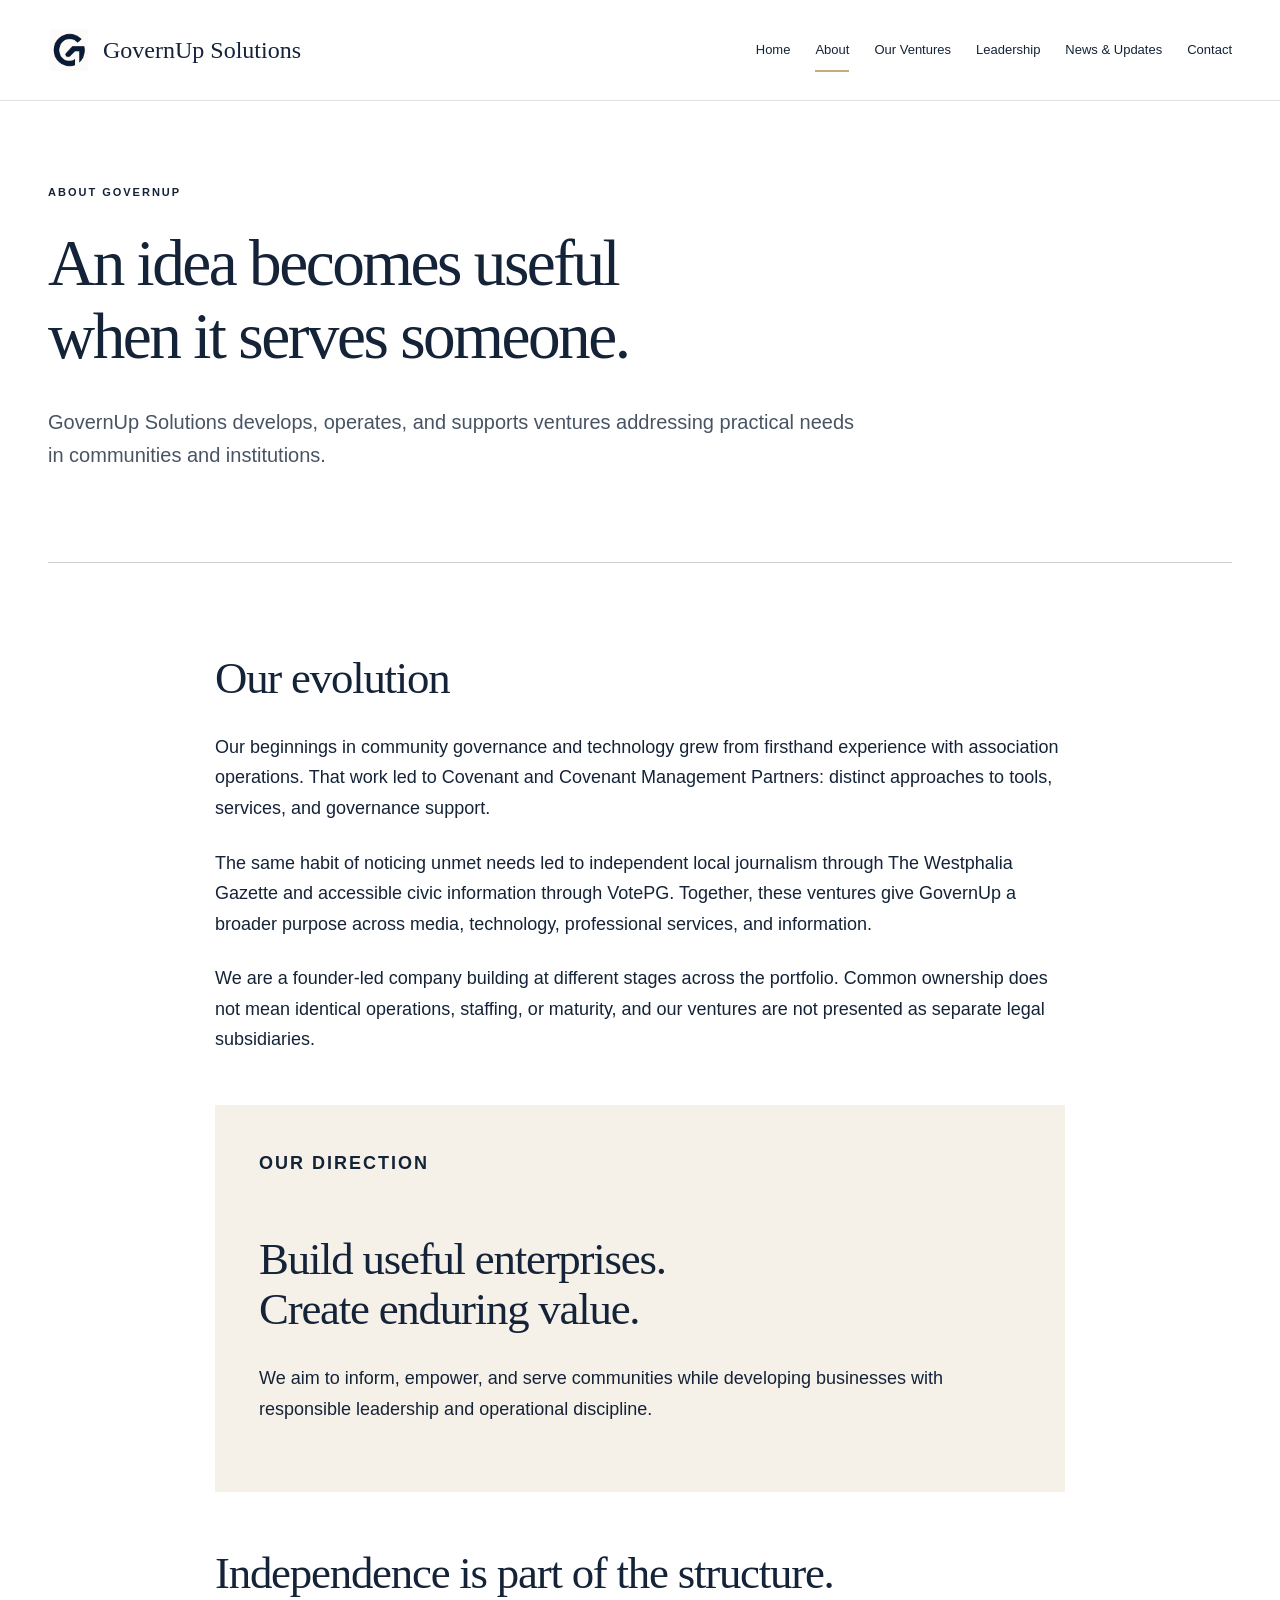
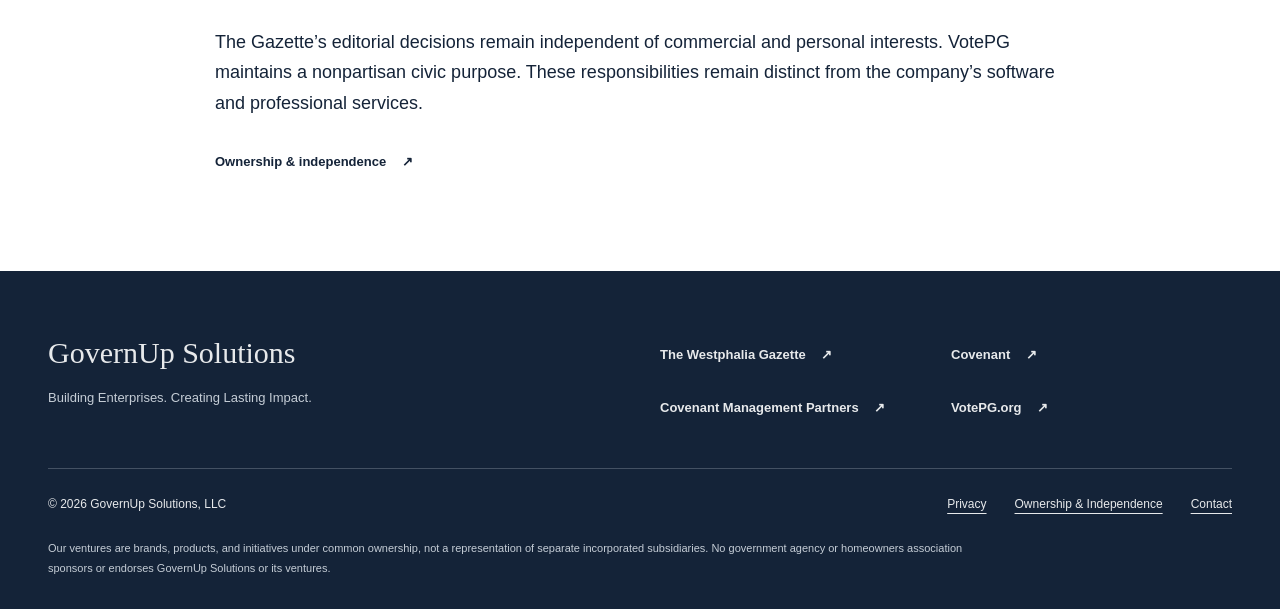
==== about.html @ b35cc31a "Redesign GovernUp corporate website around four distinct ventures" ====
<!doctype html><html lang="en"><head><meta charset="utf-8"><meta name="viewport" content="width=device-width,initial-scale=1"><title>About | GovernUp Solutions</title><meta name="description" content="A company built from practical experience."><link rel="canonical" href="https://www.governupsolutions.com/about"><meta property="og:title" content="About | GovernUp Solutions"><meta property="og:description" content="A company built from practical experience."><meta property="og:url" content="https://www.governupsolutions.com/about"><meta property="og:type" content="website"><link rel="icon" href="/favicon-32x32.png"><link rel="stylesheet" href="/assets/site.css"><style>:root{--navy:#142338;--slate:#26374A;--gold:#C6AD7B;--ivory:#F5F0E8}</style><script type="application/ld+json">{"@context": "https://schema.org", "@type": "Organization", "name": "GovernUp Solutions", "legalName": "GovernUp Solutions, LLC", "url": "https://www.governupsolutions.com", "logo": "https://www.governupsolutions.com/gu-image-2.png", "founder": {"@type": "Person", "name": "Blake Andrew Hemphill"}}</script><script src="/assets/site.js" defer></script></head><body><a class="skip-link" href="#main">Skip to content</a><header><div class="wrap header-inner"><a class="wordmark" href="/"><img src="/gu-image-2.png" alt="" width="42" height="42"><span>GovernUp Solutions</span></a><button class="menu-toggle" aria-controls="navigation" aria-expanded="false">Menu</button><nav id="navigation" aria-label="Primary"><a href="/">Home</a><a href="/about" aria-current="page">About</a><a href="/ventures">Our Ventures</a><a href="/leadership">Leadership</a><a href="/news">News & Updates</a><a href="/contact">Contact</a></nav></div></header><main id="main"><section class="page-intro wrap"><p class="eyebrow">About GovernUp</p><h1>An idea becomes useful<br>when it serves someone.</h1><p class="lead">GovernUp Solutions develops, operates, and supports ventures addressing practical needs in communities and institutions.</p></section><section class="wrap prose section"><h2>Our evolution</h2><p>Our beginnings in community governance and technology grew from firsthand experience with association operations. That work led to Covenant and Covenant Management Partners: distinct approaches to tools, services, and governance support.</p><p>The same habit of noticing unmet needs led to independent local journalism through The Westphalia Gazette and accessible civic information through VotePG. Together, these ventures give GovernUp a broader purpose across media, technology, professional services, and information.</p><p>We are a founder-led company building at different stages across the portfolio. Common ownership does not mean identical operations, staffing, or maturity, and our ventures are not presented as separate legal subsidiaries.</p><div class="statement"><p class="eyebrow">Our direction</p><h2>Build useful enterprises.<br>Create enduring value.</h2><p>We aim to inform, empower, and serve communities while developing businesses with responsible leadership and operational discipline.</p></div><h2>Independence is part of the structure.</h2><p>The Gazette’s editorial decisions remain independent of commercial and personal interests. VotePG maintains a nonpartisan civic purpose. These responsibilities remain distinct from the company’s software and professional services.</p><a class="text-link" href="/disclosures">Ownership & independence <span aria-hidden="true">↗</span></a></section></main><footer><div class="wrap"><div class="footer-top"><div><a class="footer-name" href="/">GovernUp Solutions</a><p>Building Enterprises. Creating Lasting Impact.</p></div><div class="footer-links"><a class="text-link" href="https://westphaliagazette.com">The Westphalia Gazette <span aria-hidden="true">↗</span></a><a class="text-link" href="https://covenanthq.app">Covenant <span aria-hidden="true">↗</span></a><a class="text-link" href="https://cmpcommunities.com">Covenant Management Partners <span aria-hidden="true">↗</span></a><a class="text-link" href="https://votepg.org">VotePG.org <span aria-hidden="true">↗</span></a></div></div><div class="footer-bottom"><p>© 2026 GovernUp Solutions, LLC</p><a href="/privacy">Privacy</a><a href="/disclosures">Ownership & Independence</a><a href="/contact">Contact</a></div><p class="fineprint">Our ventures are brands, products, and initiatives under common ownership, not a representation of separate incorporated subsidiaries. No government agency or homeowners association sponsors or endorses GovernUp Solutions or its ventures.</p></div></footer></body></html>
---- assets/site.css ----
*{box-sizing:border-box}html{scroll-behavior:smooth}body{margin:0;background:#fff;color:var(--navy);font-family:Arial,Helvetica,sans-serif;font-size:16px;line-height:1.7}a{color:inherit;text-decoration-thickness:1px;text-underline-offset:5px}a,button,input,select,textarea{-webkit-tap-highlight-color:transparent}a:focus-visible,button:focus-visible,input:focus-visible,select:focus-visible,textarea:focus-visible{outline:3px solid #a3772d;outline-offset:5px}.wrap{width:min(1240px,calc(100% - 96px));margin:auto}header{background:#fff;border-bottom:1px solid #dedfe0}.header-inner{display:flex;align-items:center;justify-content:space-between;gap:30px;min-height:100px}.wordmark{display:flex;align-items:center;gap:13px;text-decoration:none;white-space:nowrap;font-family:Georgia,serif;font-size:24px}.wordmark img{object-fit:contain}nav{display:flex;gap:25px}nav a{font-size:13px;text-decoration:none;padding:9px 0}nav a:hover,nav a[aria-current]{box-shadow:0 2px var(--gold)}.menu-toggle{display:none}.skip-link{position:absolute;top:-100px;padding:12px;background:white;z-index:10}.skip-link:focus{top:0}h1,h2,h3,p{margin-top:0}h1,h2,h3{font-family:Georgia,'Times New Roman',serif;font-weight:400;line-height:1.13}h1{font-size:clamp(46px,5.1vw,76px);letter-spacing:-2.5px;margin-bottom:32px}h2{font-size:clamp(34px,3.5vw,50px);letter-spacing:-1.2px;margin-bottom:28px}h3{font-size:27px;margin-bottom:18px}p{margin-bottom:24px}.eyebrow{font-size:11px;letter-spacing:2px;text-transform:uppercase;font-weight:700;margin-bottom:25px;line-height:1.6}.lead{font-size:20px;line-height:1.65;max-width:720px}.hero{background:var(--navy);color:var(--ivory);padding-top:94px}.hero-grid{display:grid;grid-template-columns:minmax(0,1.65fr) minmax(270px,1fr);gap:80px;padding-bottom:82px}.hero h1 em{font-style:normal;color:var(--gold)}.hero .lead{font-size:18px;max-width:620px;color:#d3d9df}.hero .eyebrow{color:var(--gold)}.actions{display:flex;gap:15px;flex-wrap:wrap;margin-top:38px}.button{display:inline-flex;align-items:center;justify-content:space-between;gap:24px;background:var(--navy);color:white;text-decoration:none;border:1px solid var(--navy);padding:16px 24px;font:600 13px Arial;cursor:pointer;min-height:52px}.hero .button{background:var(--ivory);color:var(--navy);border-color:var(--ivory)}.hero .outline{background:transparent;color:white;border-color:#627081}.button:hover{filter:brightness(.9)}.portfolio-index{padding-top:12px}.portfolio-index>a{display:flex;gap:17px;align-items:center;border-top:1px solid #445163;padding:23px 0;text-decoration:none;font-family:Georgia,serif;font-size:22px;line-height:1.4}.portfolio-index>a:hover{color:var(--gold)}.portfolio-index>a>span{font-family:Arial;font-size:10px;color:var(--gold);align-self:flex-start;padding-top:7px}.portfolio-index small{display:block;font:11px Arial;color:#c5cdd6;margin-top:7px}.portfolio-index b{font-size:18px;margin-left:auto;font-weight:400}.hero-baseline{border-top:1px solid #445163;padding:23px 0;font-size:12px;color:#c5cdd6;letter-spacing:.6px}.section{padding-top:90px;padding-bottom:90px}.section-heading{max-width:780px}.wide-copy{max-width:730px;font-size:22px;margin-left:auto;line-height:1.7}.portfolio{background:var(--ivory)}.venture-grid{display:grid;grid-template-columns:1fr 1fr;gap:28px;margin-top:46px}.venture-card{background:white;border:1px solid #dcd9d2;border-top:3px solid var(--venture);display:flex;flex-direction:column}.brand-panel{display:flex;align-items:center;justify-content:center;padding:30px;height:190px;border-bottom:1px solid #e8e5df;background:#fff}.brand-panel img{object-fit:contain;max-width:90%;width:320px;height:130px}.card-copy{padding:34px;flex:1;display:flex;flex-direction:column}.card-copy .eyebrow{font-size:10px;letter-spacing:1.5px;margin-bottom:17px;color:#58616b}.card-copy p{max-width:470px}.card-links{display:flex;justify-content:space-between;gap:16px;flex-wrap:wrap;margin-top:auto}.text-link{font-size:13px;font-weight:600;text-decoration:none;display:inline-block;padding:8px 0}.text-link span{margin-left:12px}.text-link:hover{text-decoration:underline}.founder{display:grid;grid-template-columns:1fr 1fr;gap:80px}.philosophy{background:var(--slate);color:var(--ivory)}.philosophy>.wrap>.eyebrow{color:var(--gold)}.principles{display:grid;grid-template-columns:repeat(3,1fr);gap:48px;margin-top:55px}.principles article{border-top:1px solid #637080;padding-top:23px}.number{color:var(--gold);font-size:12px;display:block;margin-bottom:32px}.principles p{font-size:15px;color:#d8dee4}.news-row{border-top:1px solid #bcc2c7;border-bottom:1px solid #bcc2c7;padding:36px 0;margin:30px 0;display:grid;grid-template-columns:1fr 3fr;gap:40px}.news-row time{font-size:13px}.news-row .eyebrow{margin-bottom:15px}.news-row p{max-width:700px}.page-intro{padding-top:83px;padding-bottom:66px;border-bottom:1px solid #cbd0d5}.page-intro h1{max-width:1000px}.page-intro .lead{max-width:820px;color:#485464}.prose{max-width:850px}.prose p{font-size:18px}.prose h2:not(:first-child){margin-top:56px}.statement{background:var(--ivory);padding:44px;margin:50px 0}.note{font-size:13px!important;color:#505d6b;line-height:1.7}.disclosure{background:var(--ivory);padding:25px;margin:30px 0}.contact-grid{display:grid;grid-template-columns:1fr 1.2fr;gap:100px}.contact-grid h2{font-size:34px}.contact-grid h3{margin-top:40px;font-size:25px}.venture-links{list-style:none;padding:0}.venture-links li{border-bottom:1px solid #d7dce0;padding:6px 0}form{padding:35px;background:var(--ivory)}label{display:block;font-size:13px;font-weight:600;margin-bottom:7px}input,select,textarea{width:100%;border:1px solid #8f969d;padding:13px;background:white;color:var(--navy);font:16px Arial;margin-bottom:22px;border-radius:0}textarea{resize:vertical}button:disabled{opacity:.65;cursor:wait}#form-status{margin:18px 0 0}.detail-grid{display:grid;grid-template-columns:1fr 1.6fr;gap:80px}.detail-brand{border:1px solid #d7dce0;padding:35px;align-self:start;text-align:center}.detail-brand img{max-width:100%;object-fit:contain;margin-bottom:25px}.offerings{padding-left:20px}.offerings li{padding:12px 0;border-bottom:1px solid #ddd}footer{background:var(--navy);color:#e7e9eb;padding:65px 0 30px}.footer-top{display:grid;grid-template-columns:1fr 1fr;gap:40px;padding-bottom:35px}.footer-name{font:30px Georgia;text-decoration:none}.footer-top p{font-size:13px;margin-top:16px;color:#c5cdd6}.footer-links{display:grid;grid-template-columns:1fr 1fr;gap:10px}.footer-bottom{display:flex;gap:28px;align-items:center;border-top:1px solid #445163;padding-top:25px;font-size:12px;flex-wrap:wrap}.footer-bottom p{margin:0 auto 0 0}.fineprint{font-size:11px;line-height:1.8;color:#c5cdd6;max-width:950px;margin:25px 0 0}@media(max-width:1100px){.wrap{width:calc(100% - 56px)}.header-inner{flex-wrap:wrap;gap:4px;padding:18px 0}nav{gap:23px;flex-wrap:wrap}.hero-grid{gap:40px}.contact-grid{gap:45px}.wordmark{font-size:22px}}@media(max-width:760px){.wrap{width:calc(100% - 40px)}.header-inner{min-height:80px;position:relative;padding:15px 0;justify-content:space-between}.wordmark{font-size:21px;gap:8px}.wordmark img{width:32px;height:32px}.menu-toggle{display:block;background:white;border:1px solid #bac1c9;padding:10px;color:var(--navy)}nav{display:flex;width:100%;padding-top:15px;gap:10px 22px}.js nav{display:none}.js nav.open{display:flex}.hero{padding-top:55px}.hero-grid,.founder,.contact-grid,.detail-grid{grid-template-columns:1fr;gap:35px}.hero-grid{padding-bottom:40px}h1{font-size:48px;letter-spacing:-1.8px}.hero .lead{font-size:17px}.portfolio-index{margin-top:20px}.portfolio-index>a{font-size:21px;padding:18px 0}.section{padding-top:56px;padding-bottom:56px}.venture-grid,.principles{grid-template-columns:1fr;gap:24px}.card-copy{padding:25px}.brand-panel{height:170px}.wide-copy{font-size:20px}.principles{margin-top:35px}.number{margin-bottom:20px}.news-row{grid-template-columns:1fr;gap:18px}.page-intro{padding:50px 0 36px}.lead{font-size:18px}.statement{padding:25px}.footer-top{grid-template-columns:1fr}.footer-links{grid-template-columns:1fr 1fr}form{padding:23px}.detail-brand img{height:150px}.footer-bottom{gap:18px}.footer-bottom p{width:100%}}@media(prefers-reduced-motion:reduce){html{scroll-behavior:auto}}
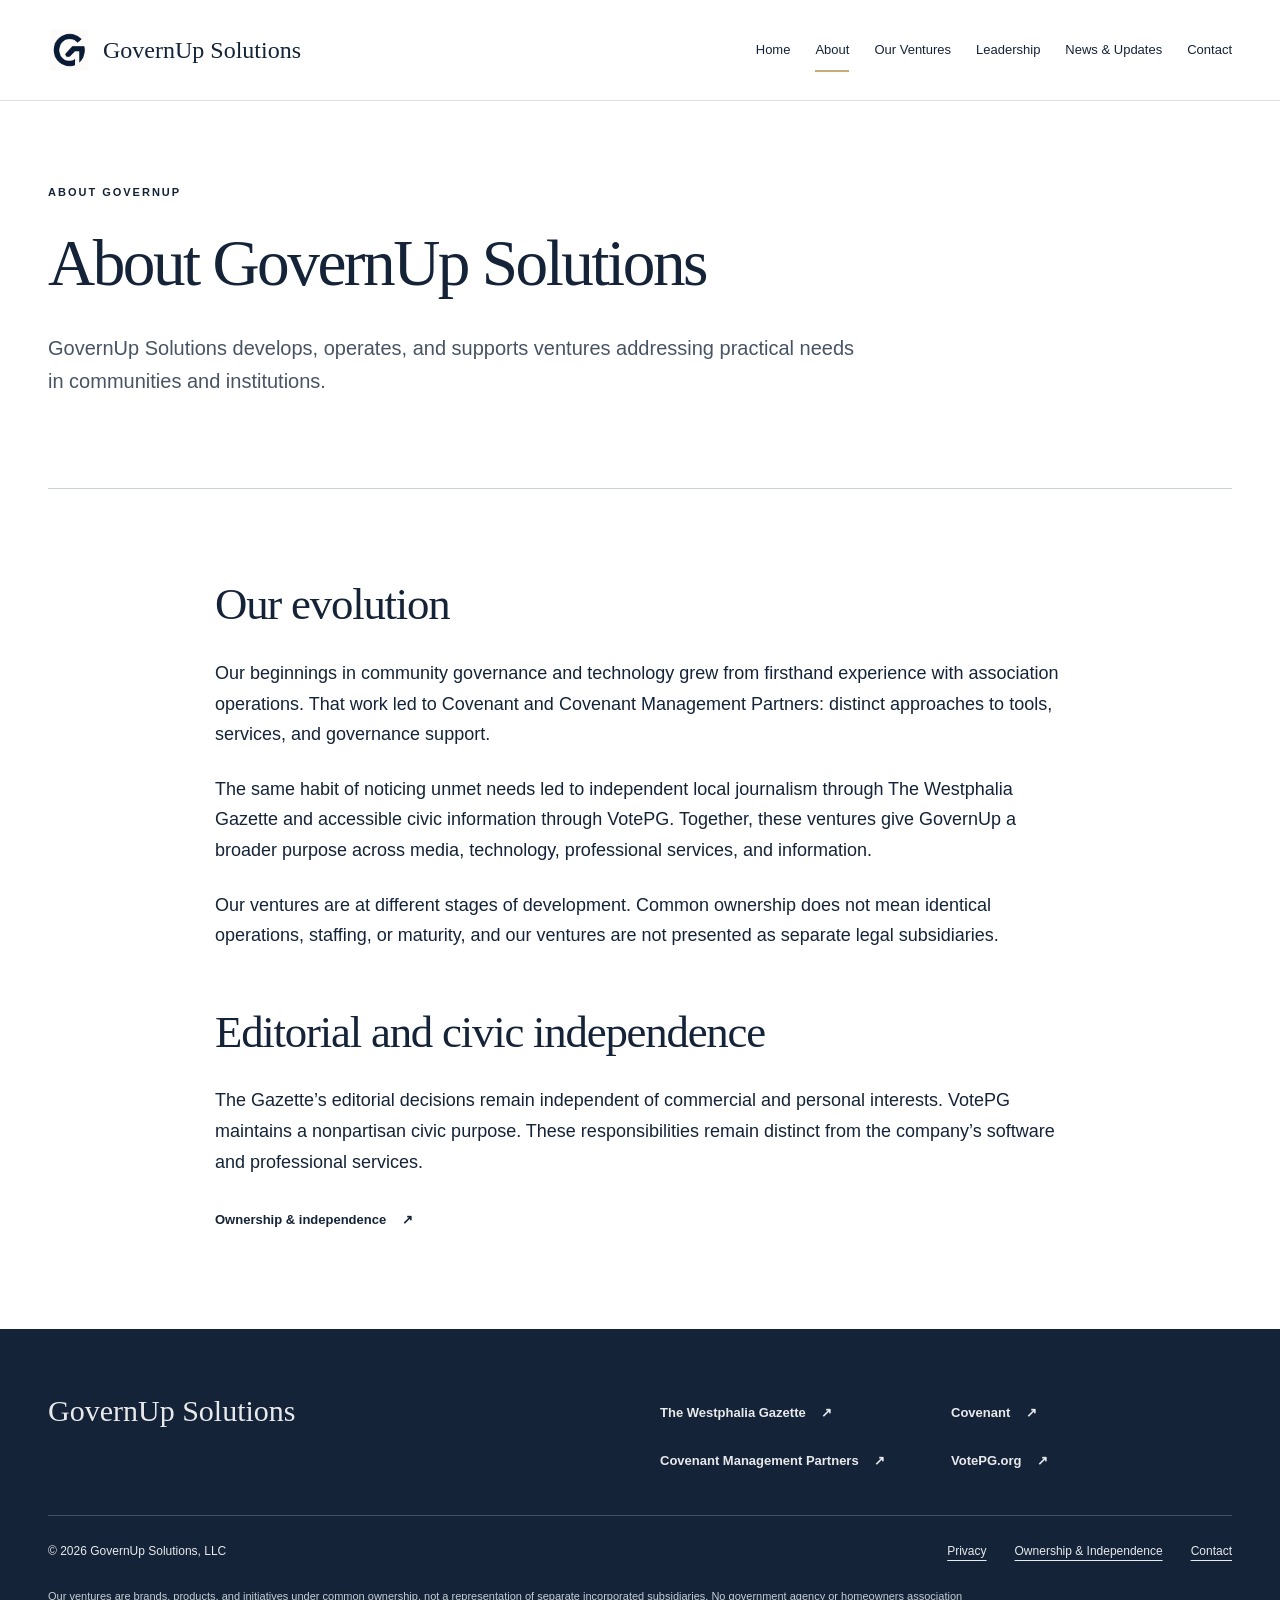
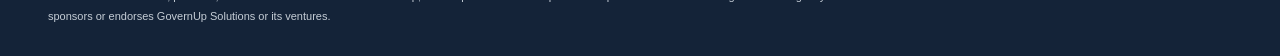
==== commit d15b968e: "Replace corporate slogans with direct business descriptions" ====
--- a/about.html
+++ b/about.html
@@ -1 +1 @@
-<!doctype html><html lang="en"><head><meta charset="utf-8"><meta name="viewport" content="width=device-width,initial-scale=1"><title>About | GovernUp Solutions</title><meta name="description" content="A company built from practical experience."><link rel="canonical" href="https://www.governupsolutions.com/about"><meta property="og:title" content="About | GovernUp Solutions"><meta property="og:description" content="A company built from practical experience."><meta property="og:url" content="https://www.governupsolutions.com/about"><meta property="og:type" content="website"><link rel="icon" href="/favicon-32x32.png"><link rel="stylesheet" href="/assets/site.css"><style>:root{--navy:#142338;--slate:#26374A;--gold:#C6AD7B;--ivory:#F5F0E8}</style><script type="application/ld+json">{"@context": "https://schema.org", "@type": "Organization", "name": "GovernUp Solutions", "legalName": "GovernUp Solutions, LLC", "url": "https://www.governupsolutions.com", "logo": "https://www.governupsolutions.com/gu-image-2.png", "founder": {"@type": "Person", "name": "Blake Andrew Hemphill"}}</script><script src="/assets/site.js" defer></script></head><body><a class="skip-link" href="#main">Skip to content</a><header><div class="wrap header-inner"><a class="wordmark" href="/"><img src="/gu-image-2.png" alt="" width="42" height="42"><span>GovernUp Solutions</span></a><button class="menu-toggle" aria-controls="navigation" aria-expanded="false">Menu</button><nav id="navigation" aria-label="Primary"><a href="/">Home</a><a href="/about" aria-current="page">About</a><a href="/ventures">Our Ventures</a><a href="/leadership">Leadership</a><a href="/news">News & Updates</a><a href="/contact">Contact</a></nav></div></header><main id="main"><section class="page-intro wrap"><p class="eyebrow">About GovernUp</p><h1>An idea becomes useful<br>when it serves someone.</h1><p class="lead">GovernUp Solutions develops, operates, and supports ventures addressing practical needs in communities and institutions.</p></section><section class="wrap prose section"><h2>Our evolution</h2><p>Our beginnings in community governance and technology grew from firsthand experience with association operations. That work led to Covenant and Covenant Management Partners: distinct approaches to tools, services, and governance support.</p><p>The same habit of noticing unmet needs led to independent local journalism through The Westphalia Gazette and accessible civic information through VotePG. Together, these ventures give GovernUp a broader purpose across media, technology, professional services, and information.</p><p>We are a founder-led company building at different stages across the portfolio. Common ownership does not mean identical operations, staffing, or maturity, and our ventures are not presented as separate legal subsidiaries.</p><div class="statement"><p class="eyebrow">Our direction</p><h2>Build useful enterprises.<br>Create enduring value.</h2><p>We aim to inform, empower, and serve communities while developing businesses with responsible leadership and operational discipline.</p></div><h2>Independence is part of the structure.</h2><p>The Gazette’s editorial decisions remain independent of commercial and personal interests. VotePG maintains a nonpartisan civic purpose. These responsibilities remain distinct from the company’s software and professional services.</p><a class="text-link" href="/disclosures">Ownership & independence <span aria-hidden="true">↗</span></a></section></main><footer><div class="wrap"><div class="footer-top"><div><a class="footer-name" href="/">GovernUp Solutions</a><p>Building Enterprises. Creating Lasting Impact.</p></div><div class="footer-links"><a class="text-link" href="https://westphaliagazette.com">The Westphalia Gazette <span aria-hidden="true">↗</span></a><a class="text-link" href="https://covenanthq.app">Covenant <span aria-hidden="true">↗</span></a><a class="text-link" href="https://cmpcommunities.com">Covenant Management Partners <span aria-hidden="true">↗</span></a><a class="text-link" href="https://votepg.org">VotePG.org <span aria-hidden="true">↗</span></a></div></div><div class="footer-bottom"><p>© 2026 GovernUp Solutions, LLC</p><a href="/privacy">Privacy</a><a href="/disclosures">Ownership & Independence</a><a href="/contact">Contact</a></div><p class="fineprint">Our ventures are brands, products, and initiatives under common ownership, not a representation of separate incorporated subsidiaries. No government agency or homeowners association sponsors or endorses GovernUp Solutions or its ventures.</p></div></footer></body></html>+<!doctype html><html lang="en"><head><meta charset="utf-8"><meta name="viewport" content="width=device-width,initial-scale=1"><title>About | GovernUp Solutions</title><meta name="description" content="The background and operations of GovernUp Solutions, LLC."><link rel="canonical" href="https://www.governupsolutions.com/about"><meta property="og:title" content="About | GovernUp Solutions"><meta property="og:description" content="The background and operations of GovernUp Solutions, LLC."><meta property="og:url" content="https://www.governupsolutions.com/about"><meta property="og:type" content="website"><link rel="icon" href="/favicon-32x32.png"><link rel="stylesheet" href="/assets/site.css"><style>:root{--navy:#142338;--slate:#26374A;--gold:#C6AD7B;--ivory:#F5F0E8}</style><script type="application/ld+json">{"@context": "https://schema.org", "@type": "Organization", "name": "GovernUp Solutions", "legalName": "GovernUp Solutions, LLC", "url": "https://www.governupsolutions.com", "logo": "https://www.governupsolutions.com/gu-image-2.png", "founder": {"@type": "Person", "name": "Blake Hemphill"}}</script><script src="/assets/site.js" defer></script></head><body><a class="skip-link" href="#main">Skip to content</a><header><div class="wrap header-inner"><a class="wordmark" href="/"><img src="/gu-image-2.png" alt="" width="42" height="42"><span>GovernUp Solutions</span></a><button class="menu-toggle" aria-controls="navigation" aria-expanded="false">Menu</button><nav id="navigation" aria-label="Primary"><a href="/">Home</a><a href="/about" aria-current="page">About</a><a href="/ventures">Our Ventures</a><a href="/leadership">Leadership</a><a href="/news">News & Updates</a><a href="/contact">Contact</a></nav></div></header><main id="main"><section class="page-intro wrap"><p class="eyebrow">About GovernUp</p><h1>About GovernUp Solutions</h1><p class="lead">GovernUp Solutions develops, operates, and supports ventures addressing practical needs in communities and institutions.</p></section><section class="wrap prose section"><h2>Our evolution</h2><p>Our beginnings in community governance and technology grew from firsthand experience with association operations. That work led to Covenant and Covenant Management Partners: distinct approaches to tools, services, and governance support.</p><p>The same habit of noticing unmet needs led to independent local journalism through The Westphalia Gazette and accessible civic information through VotePG. Together, these ventures give GovernUp a broader purpose across media, technology, professional services, and information.</p><p>Our ventures are at different stages of development. Common ownership does not mean identical operations, staffing, or maturity, and our ventures are not presented as separate legal subsidiaries.</p><h2>Editorial and civic independence</h2><p>The Gazette’s editorial decisions remain independent of commercial and personal interests. VotePG maintains a nonpartisan civic purpose. These responsibilities remain distinct from the company’s software and professional services.</p><a class="text-link" href="/disclosures">Ownership & independence <span aria-hidden="true">↗</span></a></section></main><footer><div class="wrap"><div class="footer-top"><div><a class="footer-name" href="/">GovernUp Solutions</a></div><div class="footer-links"><a class="text-link" href="https://westphaliagazette.com">The Westphalia Gazette <span aria-hidden="true">↗</span></a><a class="text-link" href="https://covenanthq.app">Covenant <span aria-hidden="true">↗</span></a><a class="text-link" href="https://cmpcommunities.com">Covenant Management Partners <span aria-hidden="true">↗</span></a><a class="text-link" href="https://votepg.org">VotePG.org <span aria-hidden="true">↗</span></a></div></div><div class="footer-bottom"><p>© 2026 GovernUp Solutions, LLC</p><a href="/privacy">Privacy</a><a href="/disclosures">Ownership & Independence</a><a href="/contact">Contact</a></div><p class="fineprint">Our ventures are brands, products, and initiatives under common ownership, not a representation of separate incorporated subsidiaries. No government agency or homeowners association sponsors or endorses GovernUp Solutions or its ventures.</p></div></footer></body></html>
